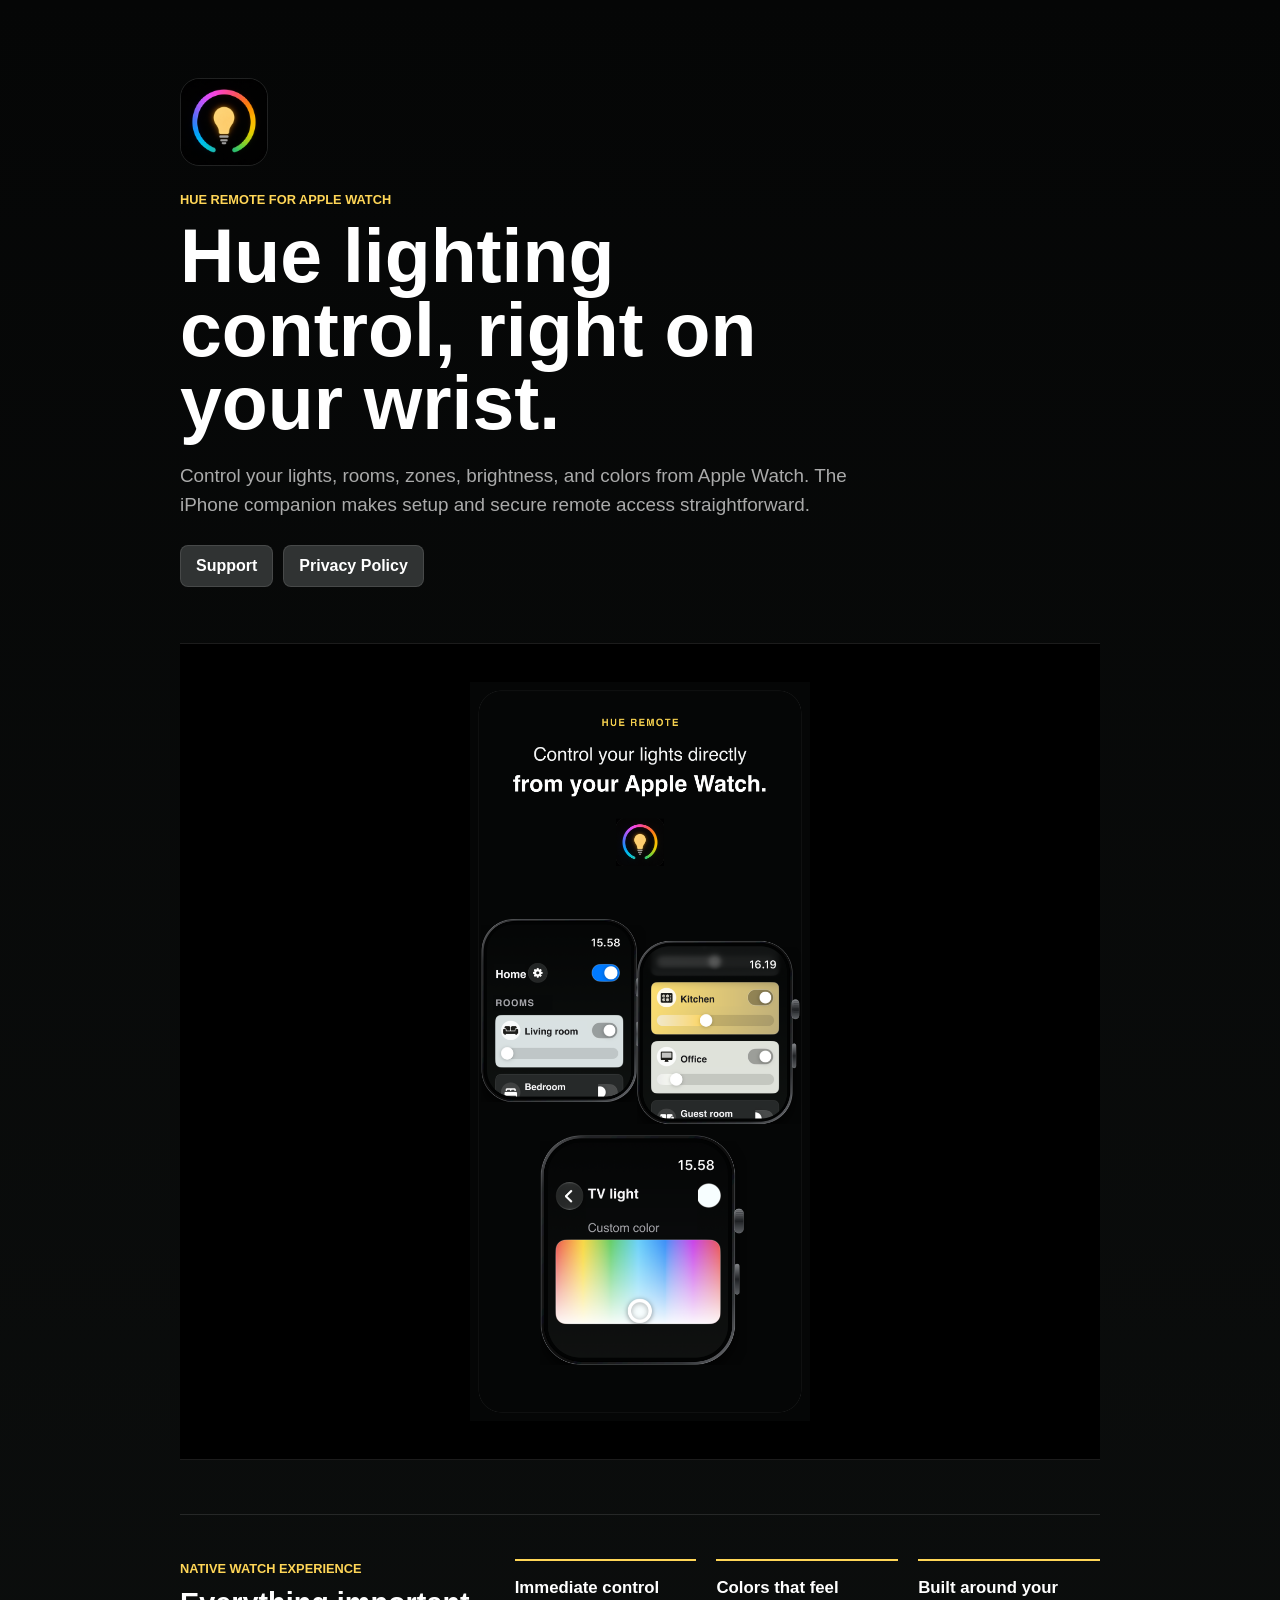
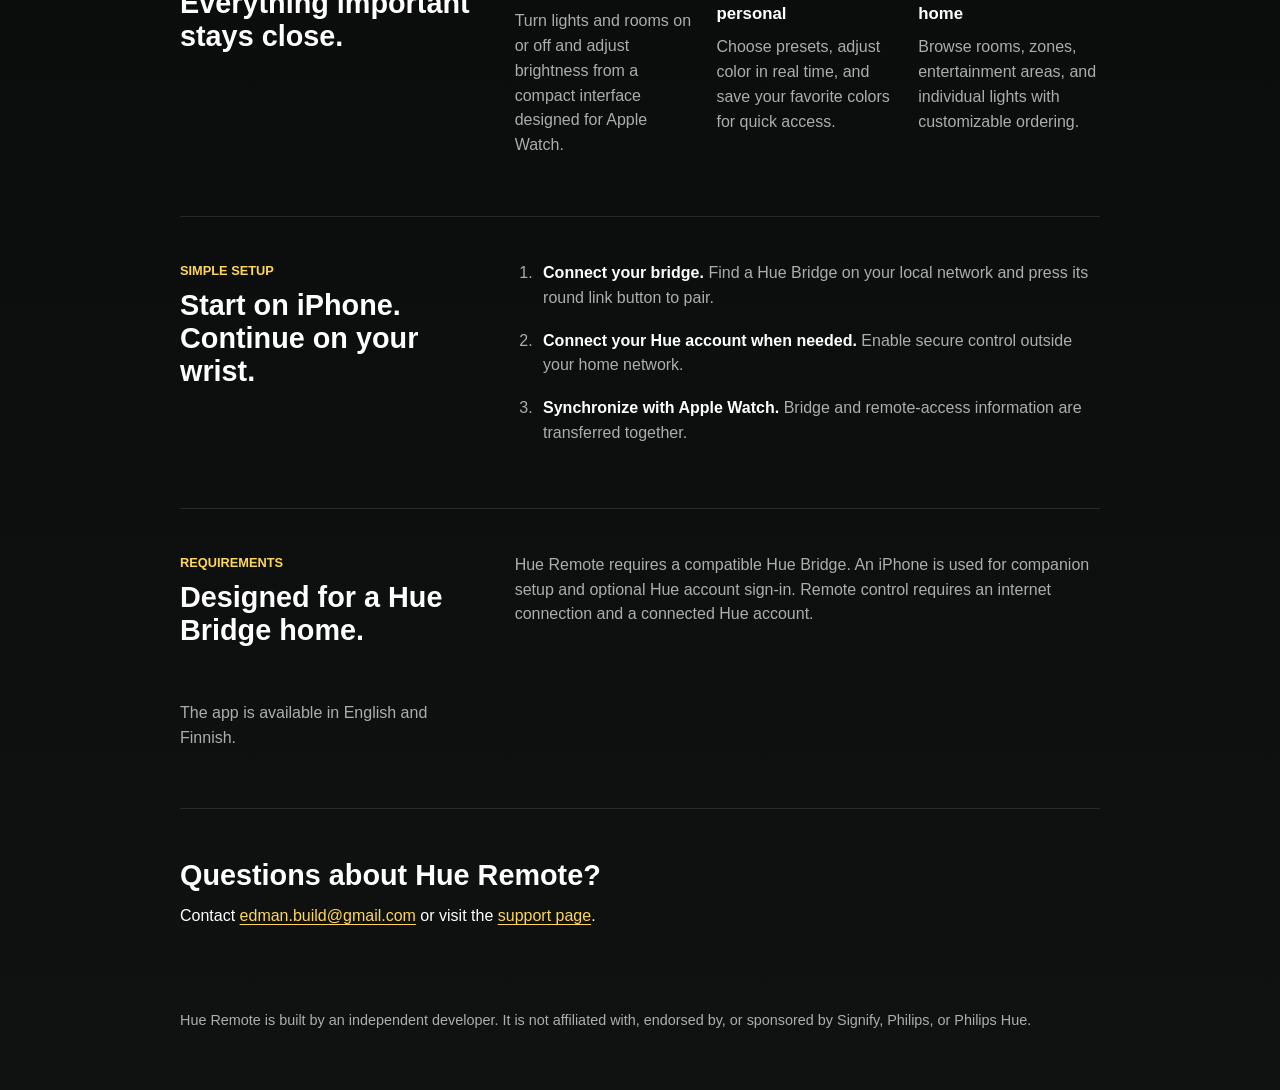
==== marketing.html @ 07d4e9db "Add App Store marketing page" ====
<!doctype html>
<html lang="en">
<head>
    <meta charset="utf-8">
    <meta name="viewport" content="width=device-width, initial-scale=1">
    <title>Hue Remote - Control Hue Lights from Apple Watch</title>
    <meta name="description" content="Control Hue lights, rooms, zones, and colors from Apple Watch with Hue Remote and its iPhone companion app.">
    <meta property="og:title" content="Hue Remote for Apple Watch">
    <meta property="og:description" content="Fast, native control for Hue lights from your wrist, at home or away.">
    <meta property="og:image" content="marketing-preview.png">
    <link rel="icon" href="app-icon.png">
    <link rel="stylesheet" href="styles.css">
</head>
<body>
    <main class="page marketing-page">
        <header class="marketing-hero">
            <img class="marketing-logo" src="app-icon.png" alt="Hue Remote app icon" width="88" height="88">
            <div class="eyebrow">Hue Remote for Apple Watch</div>
            <h1>Hue lighting control, right on your wrist.</h1>
            <p class="marketing-lead">Control your lights, rooms, zones, brightness, and colors from Apple Watch. The iPhone companion makes setup and secure remote access straightforward.</p>
            <nav class="nav marketing-nav" aria-label="Product links">
                <a href="support.html">Support</a>
                <a href="privacy.html">Privacy Policy</a>
            </nav>
        </header>

        <figure class="product-visual">
            <img src="marketing-preview.png" alt="Hue Remote screens for rooms, brightness, and color control on Apple Watch" width="1320" height="2868">
        </figure>

        <section class="marketing-section" aria-labelledby="wrist-control">
            <div>
                <div class="eyebrow">Native watch experience</div>
                <h2 id="wrist-control">Everything important stays close.</h2>
            </div>
            <div class="marketing-grid">
                <article>
                    <h3>Immediate control</h3>
                    <p>Turn lights and rooms on or off and adjust brightness from a compact interface designed for Apple Watch.</p>
                </article>
                <article>
                    <h3>Colors that feel personal</h3>
                    <p>Choose presets, adjust color in real time, and save your favorite colors for quick access.</p>
                </article>
                <article>
                    <h3>Built around your home</h3>
                    <p>Browse rooms, zones, entertainment areas, and individual lights with customizable ordering.</p>
                </article>
            </div>
        </section>

        <section class="marketing-section" aria-labelledby="setup">
            <div>
                <div class="eyebrow">Simple setup</div>
                <h2 id="setup">Start on iPhone. Continue on your wrist.</h2>
            </div>
            <ol class="setup-steps">
                <li><strong>Connect your bridge.</strong> Find a Hue Bridge on your local network and press its round link button to pair.</li>
                <li><strong>Connect your Hue account when needed.</strong> Enable secure control outside your home network.</li>
                <li><strong>Synchronize with Apple Watch.</strong> Bridge and remote-access information are transferred together.</li>
            </ol>
        </section>

        <section class="marketing-section requirements" aria-labelledby="requirements">
            <div>
                <div class="eyebrow">Requirements</div>
                <h2 id="requirements">Designed for a Hue Bridge home.</h2>
            </div>
            <p>Hue Remote requires a compatible Hue Bridge. An iPhone is used for companion setup and optional Hue account sign-in. Remote control requires an internet connection and a connected Hue account.</p>
            <p>The app is available in English and Finnish.</p>
        </section>

        <section class="marketing-contact" aria-labelledby="contact">
            <h2 id="contact">Questions about Hue Remote?</h2>
            <p>Contact <a href="mailto:edman.build@gmail.com">edman.build@gmail.com</a> or visit the <a href="support.html">support page</a>.</p>
        </section>

        <footer>
            <p>Hue Remote is built by an independent developer. It is not affiliated with, endorsed by, or sponsored by Signify, Philips, or Philips Hue.</p>
        </footer>
    </main>
</body>
</html>
---- styles.css ----
:root {
    color-scheme: dark;
    --background-top: #050606;
    --background-bottom: #0f1211;
    --surface: #262828;
    --surface-strong: #303333;
    --text: #ffffff;
    --muted: rgba(255, 255, 255, 0.66);
    --accent: #ffd657;
    --positive: #61eb99;
    --border: rgba(255, 255, 255, 0.11);
}

* {
    box-sizing: border-box;
}

html {
    background: var(--background-bottom);
}

body {
    min-height: 100vh;
    margin: 0;
    background: linear-gradient(180deg, var(--background-top), var(--background-bottom));
    color: var(--text);
    font-family: -apple-system, BlinkMacSystemFont, "SF Pro Text", "Segoe UI", sans-serif;
    line-height: 1.55;
}

.page {
    width: min(780px, calc(100% - 32px));
    margin: 0 auto;
    padding: 52px 0 44px;
}

.hero,
.subpage-header {
    display: grid;
    grid-template-columns: auto minmax(0, 1fr);
    align-items: start;
    gap: 18px;
    margin-bottom: 30px;
}

.app-icon,
.small-icon {
    display: block;
    border: 1px solid var(--border);
    border-radius: 22%;
}

.app-icon {
    width: 96px;
    height: 96px;
}

.small-icon {
    width: 56px;
    height: 56px;
}

.eyebrow {
    color: var(--accent);
    font-size: 0.8rem;
    font-weight: 700;
    letter-spacing: 0;
    text-transform: uppercase;
}

h1 {
    max-width: 650px;
    margin: 6px 0 10px;
    font-size: 2.75rem;
    line-height: 1.08;
    letter-spacing: 0;
}

.subpage-header h1 {
    font-size: 2.15rem;
}

h2 {
    margin: 0 0 12px;
    font-size: 1.22rem;
    letter-spacing: 0;
}

h2:not(:first-child) {
    margin-top: 28px;
}

p {
    margin: 0 0 14px;
}

ul,
ol {
    margin: 8px 0 0;
    padding-left: 1.35rem;
}

li {
    margin: 8px 0;
}

.feature-list {
    columns: 2;
    column-gap: 34px;
}

.feature-list li {
    break-inside: avoid;
}

a {
    color: var(--accent);
    text-decoration-thickness: 0.08em;
    text-underline-offset: 0.18em;
}

.panel {
    margin-top: 18px;
    padding: 22px;
    background: rgba(38, 40, 40, 0.94);
    border: 1px solid var(--border);
    border-radius: 8px;
}

.panel.compact {
    padding-bottom: 12px;
}

.nav {
    display: flex;
    flex-wrap: wrap;
    gap: 10px;
    margin-top: 24px;
}

.nav a {
    display: inline-flex;
    align-items: center;
    min-height: 42px;
    padding: 0 15px;
    background: var(--surface-strong);
    border: 1px solid var(--border);
    border-radius: 8px;
    color: var(--text);
    font-weight: 700;
    text-decoration: none;
}

.nav a:focus-visible,
.nav a:hover {
    border-color: var(--accent);
}

.muted {
    color: var(--muted);
}

footer {
    margin-top: 36px;
    color: var(--muted);
    font-size: 0.9rem;
}

.marketing-page {
    width: min(920px, calc(100% - 32px));
}

.marketing-hero {
    max-width: 760px;
    padding: 26px 0 38px;
}

.marketing-logo {
    display: block;
    width: 88px;
    height: 88px;
    margin-bottom: 24px;
    border: 1px solid var(--border);
    border-radius: 22%;
}

.marketing-hero h1 {
    max-width: 720px;
    margin-top: 10px;
    font-size: clamp(2.55rem, 7vw, 4.7rem);
    line-height: 0.98;
}

.marketing-lead {
    max-width: 680px;
    margin-top: 20px;
    color: var(--muted);
    font-size: 1.18rem;
}

.marketing-nav {
    margin-top: 26px;
}

.product-visual {
    display: flex;
    justify-content: center;
    margin: 18px 0 54px;
    padding: 38px 24px;
    overflow: hidden;
    background: #000;
    border-top: 1px solid var(--border);
    border-bottom: 1px solid var(--border);
}

.product-visual img {
    display: block;
    width: min(100%, 340px);
    height: auto;
}

.marketing-section {
    display: grid;
    grid-template-columns: minmax(220px, 0.75fr) minmax(0, 1.5fr);
    gap: 42px;
    padding: 44px 0;
    border-top: 1px solid var(--border);
}

.marketing-section h2,
.marketing-contact h2 {
    margin-top: 8px;
    font-size: 1.8rem;
    line-height: 1.15;
}

.marketing-grid {
    display: grid;
    grid-template-columns: repeat(3, minmax(0, 1fr));
    gap: 20px;
}

.marketing-grid article {
    padding-top: 14px;
    border-top: 2px solid var(--accent);
}

.marketing-grid h3 {
    margin: 0 0 8px;
    font-size: 1.05rem;
}

.marketing-grid p,
.requirements p,
.setup-steps {
    color: var(--muted);
}

.setup-steps {
    margin: 0;
    padding-left: 1.4rem;
}

.setup-steps li {
    margin: 0 0 18px;
    padding-left: 6px;
}

.setup-steps strong {
    color: var(--text);
}

.requirements > div + p {
    margin-top: 0;
}

.marketing-contact {
    padding: 42px 0 30px;
    border-top: 1px solid var(--border);
}

@media (max-width: 620px) {
    .page {
        padding-top: 30px;
    }

    .hero {
        grid-template-columns: 64px minmax(0, 1fr);
        align-items: center;
        gap: 14px;
    }

    .subpage-header {
        grid-template-columns: 48px minmax(0, 1fr);
        align-items: center;
        gap: 12px;
    }

    .hero > div,
    .subpage-header > div {
        display: contents;
    }

    .app-icon {
        width: 64px;
        height: 64px;
    }

    .small-icon {
        width: 48px;
        height: 48px;
    }

    .hero .eyebrow,
    .subpage-header .eyebrow {
        grid-column: 2;
    }

    h1 {
        font-size: 2.15rem;
    }

    .hero h1 {
        grid-column: 1 / -1;
        margin-top: 2px;
    }

    .subpage-header h1 {
        grid-column: 1 / -1;
        margin-top: 2px;
    }

    .hero .muted,
    .hero .nav,
    .subpage-header .muted {
        grid-column: 1 / -1;
    }

    .feature-list {
        columns: 1;
    }

    .panel {
        padding: 18px;
    }

    .marketing-hero {
        padding-top: 10px;
    }

    .marketing-logo {
        width: 72px;
        height: 72px;
        margin-bottom: 18px;
    }

    .marketing-hero h1 {
        font-size: 2.7rem;
    }

    .marketing-lead {
        font-size: 1.05rem;
    }

    .product-visual {
        margin-bottom: 28px;
        padding: 28px 18px;
    }

    .marketing-section {
        grid-template-columns: 1fr;
        gap: 20px;
        padding: 34px 0;
    }

    .marketing-grid {
        grid-template-columns: 1fr;
    }
}
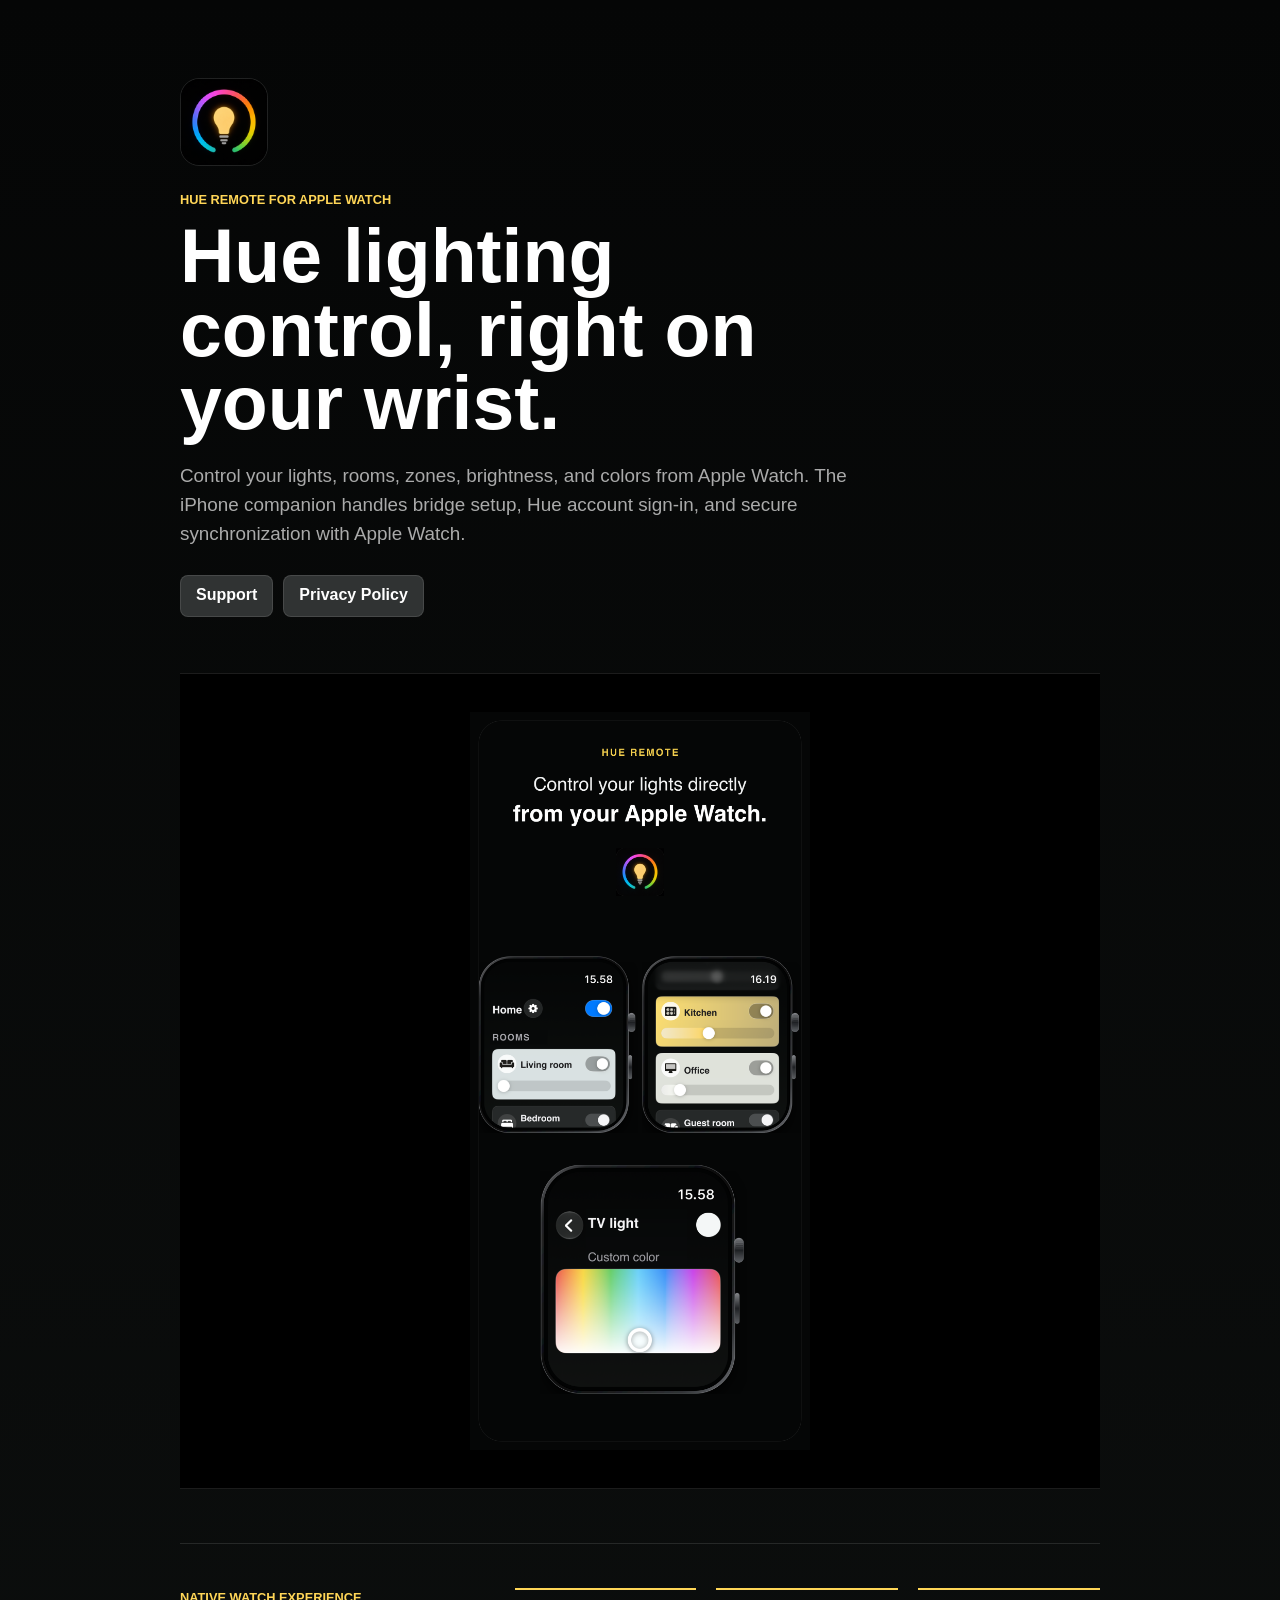
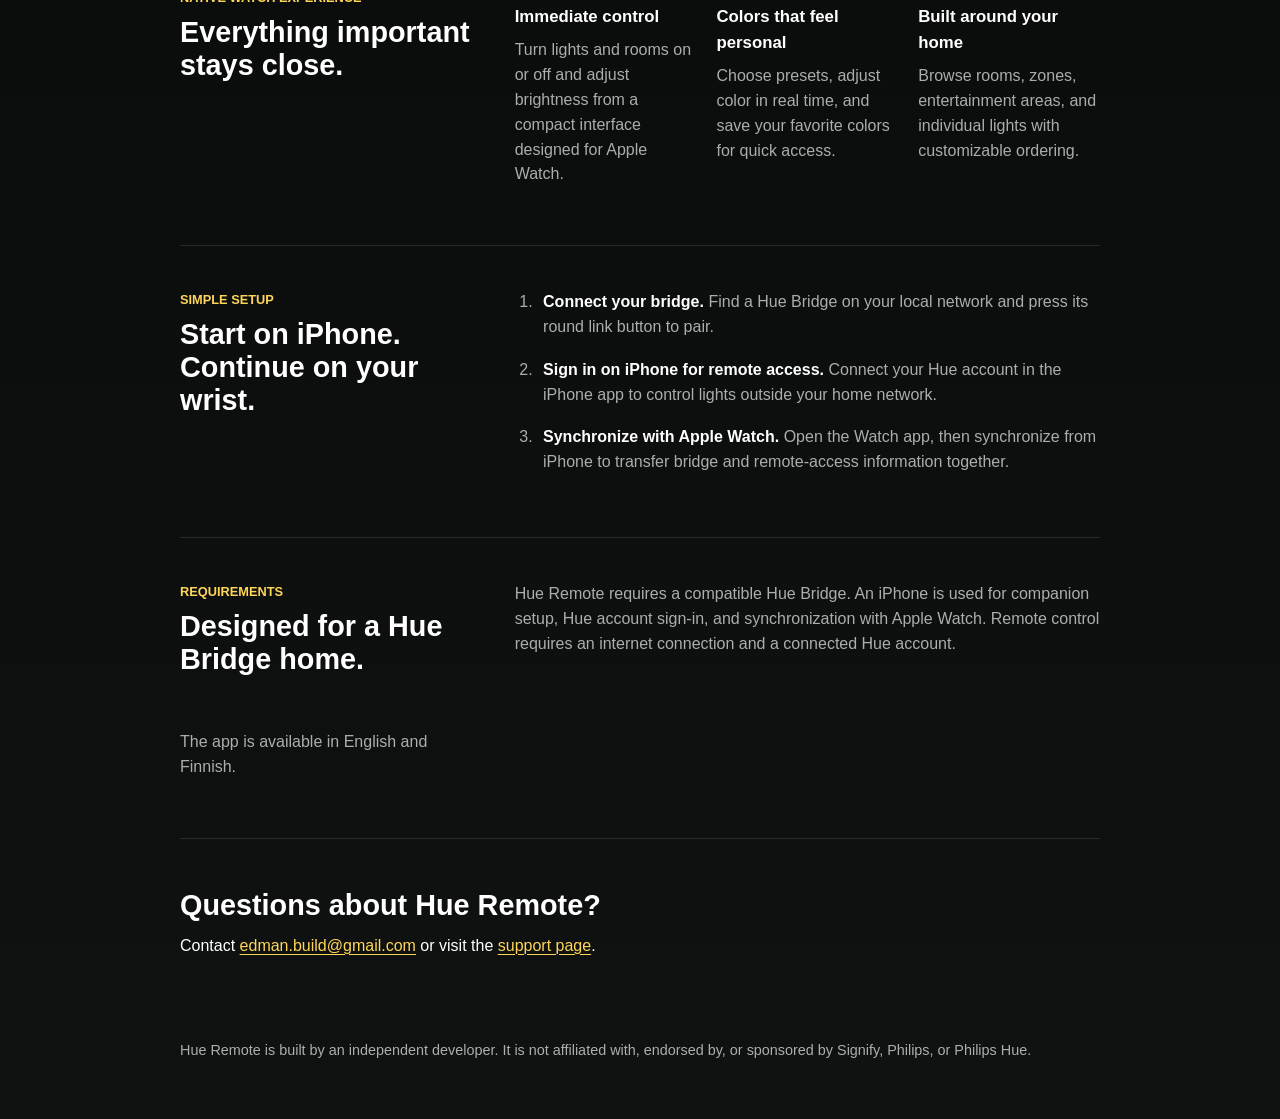
==== commit c362a497: "Clarify iPhone remote access setup" ====
--- a/marketing.html
+++ b/marketing.html
@@ -17,7 +17,7 @@
             <img class="marketing-logo" src="app-icon.png" alt="Hue Remote app icon" width="88" height="88">
             <div class="eyebrow">Hue Remote for Apple Watch</div>
             <h1>Hue lighting control, right on your wrist.</h1>
-            <p class="marketing-lead">Control your lights, rooms, zones, brightness, and colors from Apple Watch. The iPhone companion makes setup and secure remote access straightforward.</p>
+            <p class="marketing-lead">Control your lights, rooms, zones, brightness, and colors from Apple Watch. The iPhone companion handles bridge setup, Hue account sign-in, and secure synchronization with Apple Watch.</p>
             <nav class="nav marketing-nav" aria-label="Product links">
                 <a href="support.html">Support</a>
                 <a href="privacy.html">Privacy Policy</a>
@@ -56,8 +56,8 @@
             </div>
             <ol class="setup-steps">
                 <li><strong>Connect your bridge.</strong> Find a Hue Bridge on your local network and press its round link button to pair.</li>
-                <li><strong>Connect your Hue account when needed.</strong> Enable secure control outside your home network.</li>
-                <li><strong>Synchronize with Apple Watch.</strong> Bridge and remote-access information are transferred together.</li>
+                <li><strong>Sign in on iPhone for remote access.</strong> Connect your Hue account in the iPhone app to control lights outside your home network.</li>
+                <li><strong>Synchronize with Apple Watch.</strong> Open the Watch app, then synchronize from iPhone to transfer bridge and remote-access information together.</li>
             </ol>
         </section>
 
@@ -66,7 +66,7 @@
                 <div class="eyebrow">Requirements</div>
                 <h2 id="requirements">Designed for a Hue Bridge home.</h2>
             </div>
-            <p>Hue Remote requires a compatible Hue Bridge. An iPhone is used for companion setup and optional Hue account sign-in. Remote control requires an internet connection and a connected Hue account.</p>
+            <p>Hue Remote requires a compatible Hue Bridge. An iPhone is used for companion setup, Hue account sign-in, and synchronization with Apple Watch. Remote control requires an internet connection and a connected Hue account.</p>
             <p>The app is available in English and Finnish.</p>
         </section>
 
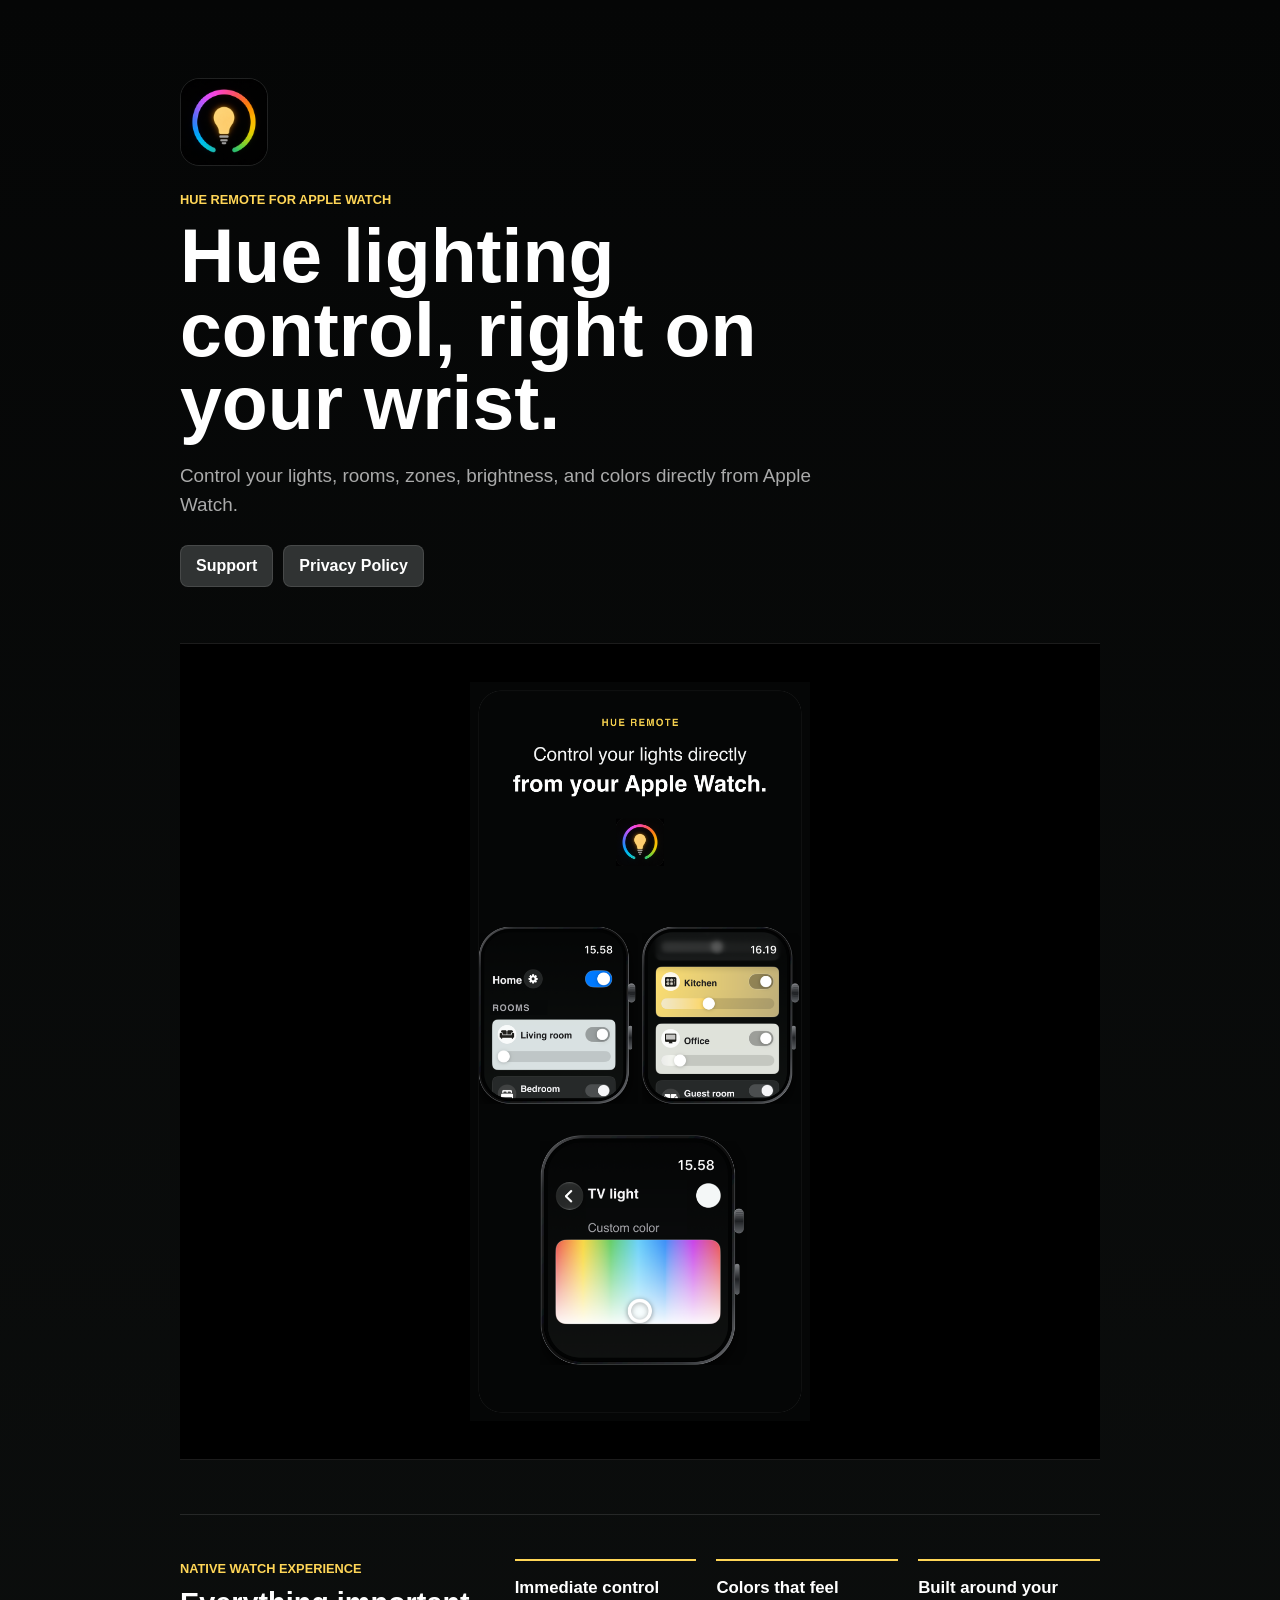
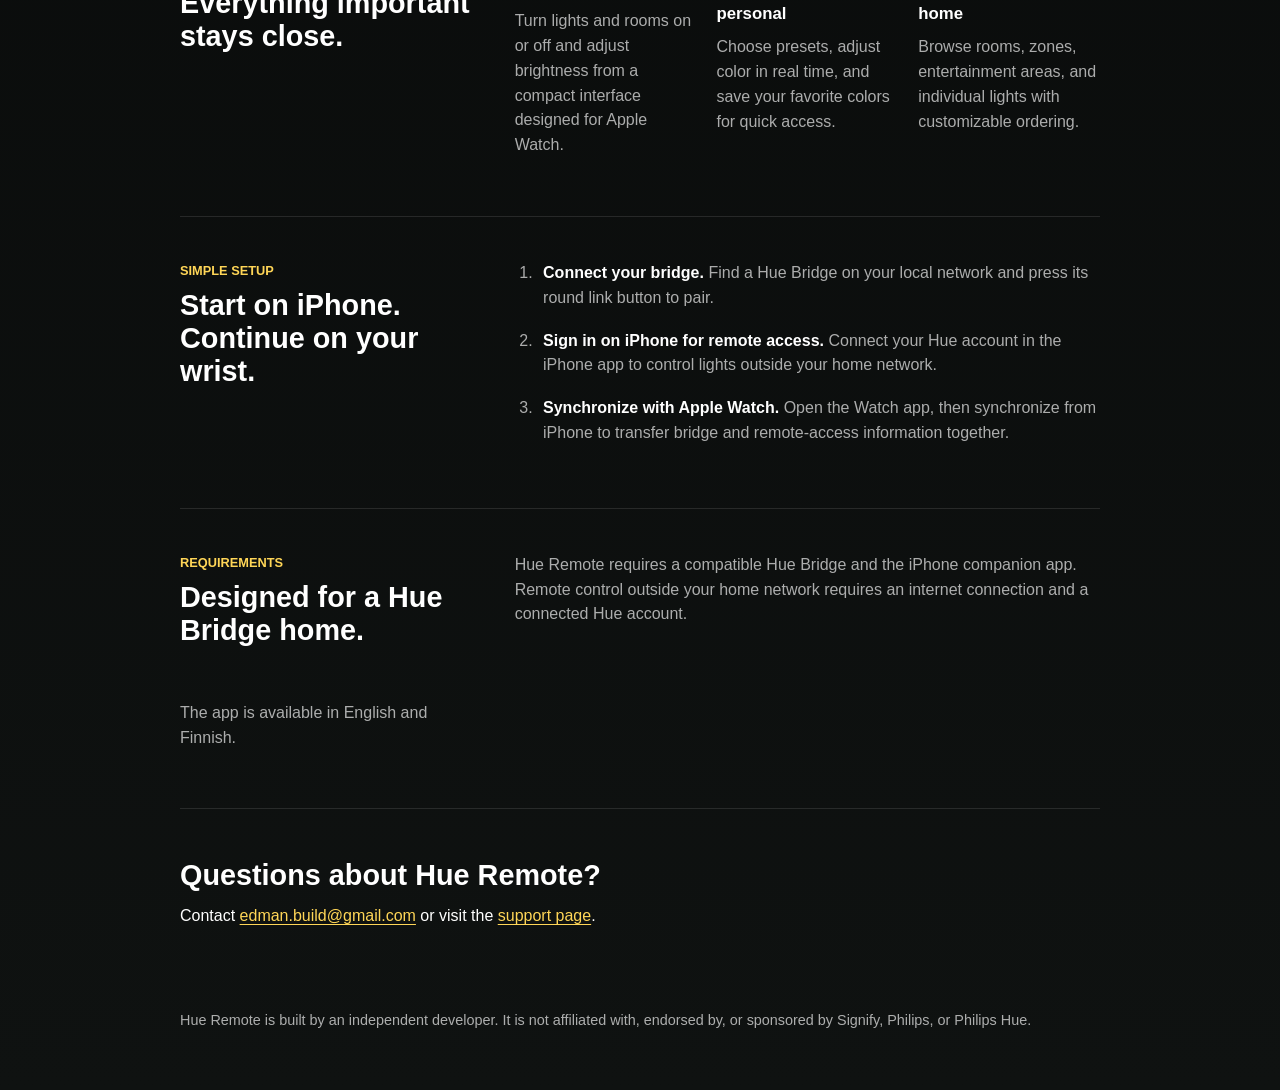
==== commit 6004324a: "Reduce repeated marketing copy" ====
--- a/marketing.html
+++ b/marketing.html
@@ -17,7 +17,7 @@
             <img class="marketing-logo" src="app-icon.png" alt="Hue Remote app icon" width="88" height="88">
             <div class="eyebrow">Hue Remote for Apple Watch</div>
             <h1>Hue lighting control, right on your wrist.</h1>
-            <p class="marketing-lead">Control your lights, rooms, zones, brightness, and colors from Apple Watch. The iPhone companion handles bridge setup, Hue account sign-in, and secure synchronization with Apple Watch.</p>
+            <p class="marketing-lead">Control your lights, rooms, zones, brightness, and colors directly from Apple Watch.</p>
             <nav class="nav marketing-nav" aria-label="Product links">
                 <a href="support.html">Support</a>
                 <a href="privacy.html">Privacy Policy</a>
@@ -66,7 +66,7 @@
                 <div class="eyebrow">Requirements</div>
                 <h2 id="requirements">Designed for a Hue Bridge home.</h2>
             </div>
-            <p>Hue Remote requires a compatible Hue Bridge. An iPhone is used for companion setup, Hue account sign-in, and synchronization with Apple Watch. Remote control requires an internet connection and a connected Hue account.</p>
+            <p>Hue Remote requires a compatible Hue Bridge and the iPhone companion app. Remote control outside your home network requires an internet connection and a connected Hue account.</p>
             <p>The app is available in English and Finnish.</p>
         </section>
 
